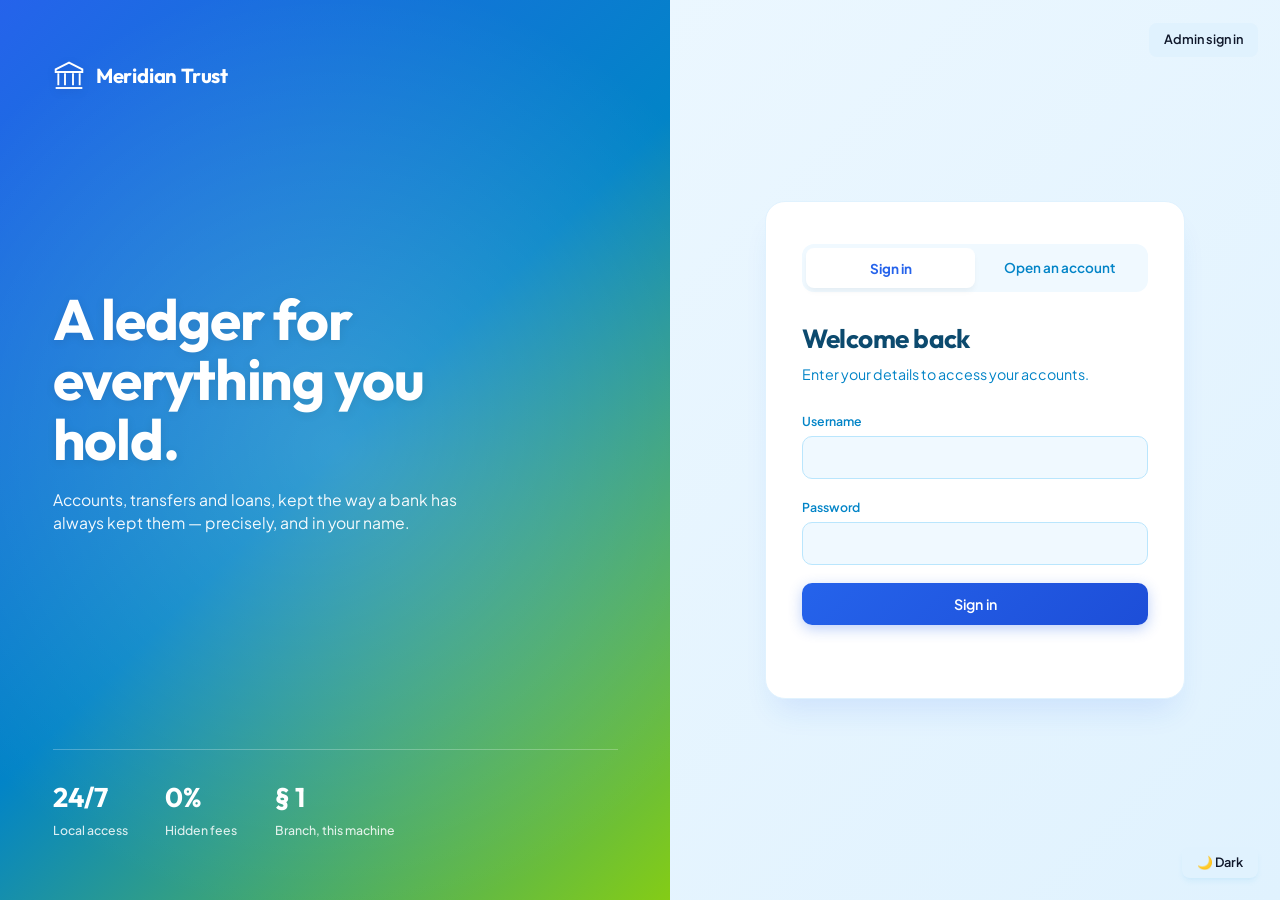
==== frontend/pages/index.html @ 59c563f6 "Add files via upload" ====
<!DOCTYPE html>
<html lang="en">
<head>
<meta charset="UTF-8">
<meta name="viewport" content="width=device-width, initial-scale=1.0">
<title>Meridian Trust &mdash; Sign in</title>
<link rel="stylesheet" href="../styles/style.css">
</head>
<body>

<div class="auth-shell">
  <div class="auth-hero">
    <div class="mark">
      <svg viewBox="0 0 24 24" fill="none" stroke="currentColor" stroke-width="1.4">
        <path d="M12 2 2 7v2h20V7L12 2Z"/>
        <path d="M4 10v9M9 10v9M15 10v9M20 10v9"/>
        <path d="M2 21h20"/>
      </svg>
      <span>Meridian Trust</span>
    </div>

    <div>
      <h1>A ledger for<br>everything you hold.</h1>
      <p>Accounts, transfers and loans, kept the way a bank has always kept them &mdash; precisely, and in your name.</p>
    </div>

    <div class="hero-ledger">
      <div><span>24/7</span><small>Local access</small></div>
      <div><span>0%</span><small>Hidden fees</small></div>
      <div><span>&sect; 1</span><small>Branch, this machine</small></div>
    </div>
  </div>

  <div class="auth-panel">
    <a class="btn btn-ghost btn-small admin-entry" href="admin-login.html">Admin sign in</a>
    <div class="ledger-card">
      <div class="tabs">
        <button type="button" id="tab-login" class="active">Sign in</button>
        <a class="tab" href="account-opening.html">Open an account</a>
      </div>

      <div id="pane-login">
        <h2>Welcome back</h2>
        <p class="subtitle">Enter your details to access your accounts.</p>
        <form id="form-login">
          <div class="field">
            <label for="login-username">Username</label>
            <input id="login-username" type="text" autocomplete="username" required>
          </div>
          <div class="field">
            <label for="login-password">Password</label>
            <input id="login-password" type="password" autocomplete="current-password" required>
          </div>
          <button class="btn btn-brass" type="submit">Sign in</button>
          <div class="form-note" id="login-note"></div>
        </form>
      </div>

    </div>
  </div>
</div>
<button class="btn btn-ghost btn-small theme-control" id="theme-toggle-btn">🌙 Dark</button>

<script src="../scripts/api.js"></script>
<script src="../scripts/auth.js"></script>
</body>
</html>
---- frontend/styles/style.css ----
@import url('https://fonts.googleapis.com/css2?family=Outfit:wght@500;600;700&family=Plus+Jakarta+Sans:wght@400;500;600;700&family=JetBrains+Mono:wght@500;600&display=swap');

:root {
  --bg: #F0F9FF;
  --panel: #FFFFFF;
  --panel-line: #E0F2FE;
  --parchment: #FFFFFF;
  --parchment-line: #E0F2FE;
  --ink: #0F172A;
  --ink-soft: #0284C7;
  --cream: #0C4A6E;
  --muted: #0284C7;
  --brass: #2563EB;
  --brass-deep: #1D4ED8;
  --positive: #16A34A;
  --negative: #EF4444;
  --radius: 16px;
  --accent-lime: #84CC16;
  --shadow-sm: 0 4px 6px -1px rgba(14, 165, 233, 0.08), 0 2px 4px -2px rgba(14, 165, 233, 0.05);
  --shadow-lg: 0 20px 25px -5px rgba(37, 99, 235, 0.12), 0 8px 10px -6px rgba(37, 99, 235, 0.08);
}

/* ---------- Dark Mode Overrides ---------- */
body.dark {
  --bg: #0F172A;
  --panel: #1E293B;
  --panel-line: #334155;
  --parchment: #1E293B;
  --parchment-line: #334155;
  --ink: #F8FAFC;
  --ink-soft: #38BDF8;
  --cream: #F8FAFC;
  --muted: #38BDF8;
  --brass: #38BDF8;
  --brass-deep: #0284C7;
}

body.dark .sidebar {
  background: #1E293B;
}

body.dark .nav-item:hover {
  background: #334155;
  color: #F8FAFC;
}

body.dark .nav-item.active {
  background: rgba(56, 189, 248, 0.15);
  color: #38BDF8;
}

body.dark .field input,
body.dark .field select,
body.dark .field textarea {
  background: #0F172A;
  border-color: #334155;
  color: #F8FAFC;
}

body.dark .field textarea:focus {
  background: #0F172A;
  border-color: #38BDF8;
  color: #F8FAFC;
}

body.dark .btn-ghost {
  background: #334155;
  color: #F8FAFC;
}

body.dark .tabs {
  background: #0F172A;
}

body.dark .tabs button.active {
  background: #1E293B;
  color: #38BDF8;
}

body.dark .loan-card {
  background: #0F172A;
}

/* Dark Mode Overrides for index.html (Login / Auth Screen) */
body.dark .auth-shell {
  background: #0F172A;
}

body.dark .ledger-card {
  background: #1E293B;
  border-color: #334155;
  color: #F8FAFC;
  box-shadow: 0 20px 30px -10px rgba(0, 0, 0, 0.5);
}

body.dark .ledger-card h2 {
  color: #F8FAFC;
}

body.dark .ledger-card .subtitle {
  color: #38BDF8;
}

body.dark .ledger-card .tabs {
  background: #0F172A;
}

body.dark .ledger-card .tabs button {
  color: #38BDF8;
}

body.dark .ledger-card .tabs button.active {
  background: #1E293B;
  color: #38BDF8;
}

body.dark .ledger-card .field label {
  color: #38BDF8;
}

body.dark .ledger-card .field input {
  background: #0F172A;
  border-color: #334155;
  color: #F8FAFC;
}

body.dark .ledger-card .field input:focus {
  border-color: #38BDF8;
  box-shadow: 0 0 0 4px rgba(56, 189, 248, 0.2);
}

* { box-sizing: border-box; }

html, body {
  margin: 0;
  min-height: 100%;
  background: var(--bg);
  color: var(--ink);
  font-family: "Plus Jakarta Sans", sans-serif;
  font-size: 15px;
  line-height: 1.5;
}

h1, h2, h3, .display {
  font-family: "Outfit", sans-serif;
  font-weight: 700;
  letter-spacing: -0.02em;
  margin: 0;
}

.numeral {
  font-family: "JetBrains Mono", monospace;
  font-variant-numeric: tabular-nums;
  font-weight: 600;
}

a { color: inherit; }

button {
  font-family: inherit;
  cursor: pointer;
  transition: all 0.2s cubic-bezier(0.4, 0, 0.2, 1);
}

::selection { background: #E0F2FE; color: var(--brass-deep); }

/* ---------- Auth screen (index.html) ---------- */
.auth-shell {
  min-height: 100vh;
  display: grid;
  grid-template-columns: 1.1fr 1fr;
  background: linear-gradient(135deg, #F0F9FF 0%, #E0F2FE 100%);
}

.auth-hero {
  /* Oceanic Breeze & Citrus Gradient */
  background: linear-gradient(135deg, #2563EB 0%, #0284C7 50%, #84CC16 100%);
  padding: 4rem 3.5rem;
  display: flex;
  flex-direction: column;
  justify-content: space-between;
  border-right: none;
  color: #FFFFFF;
  position: relative;
  overflow: hidden;
}

.auth-hero::before {
  content: "";
  position: absolute;
  top: -20%;
  left: -20%;
  width: 140%;
  height: 140%;
  background: radial-gradient(circle, rgba(255, 255, 255, 0.2) 0%, transparent 60%);
  pointer-events: none;
}

.mark {
  display: flex;
  align-items: center;
  gap: 0.75rem;
  color: var(--brass);
}

.auth-hero .mark { color: #FFFFFF; }

.mark svg { 
  width: 32px; 
  height: 32px;
  filter: drop-shadow(0 2px 4px rgba(0,0,0,0.1));
}

.mark span {
  font-family: "Outfit", sans-serif;
  font-weight: 700;
  font-size: 1.35rem;
  color: var(--cream);
  letter-spacing: -0.01em;
}

.auth-hero .mark span { color: #FFFFFF; }

.auth-hero h1 {
  font-size: clamp(2.5rem, 4.5vw, 3.8rem);
  color: #FFFFFF;
  max-width: 12ch;
  line-height: 1.05;
  text-shadow: 0 2px 10px rgba(0, 0, 0, 0.1);
}

.auth-hero p {
  color: rgba(255, 255, 255, 0.95);
  font-size: 1.05rem;
  max-width: 38ch;
  margin-top: 1.2rem;
}

.hero-ledger {
  border-top: 1px solid rgba(255, 255, 255, 0.25);
  padding-top: 1.8rem;
  display: flex;
  gap: 2.5rem;
}

.hero-ledger div span {
  display: block;
  font-family: "Outfit", sans-serif;
  font-size: 1.8rem;
  font-weight: 700;
  color: #FFFFFF;
}

.hero-ledger div small {
  color: rgba(255, 255, 255, 0.85);
  font-size: 0.82rem;
  font-weight: 500;
}

.auth-panel {
  display: flex;
  align-items: center;
  justify-content: center;
  padding: 2.5rem;
  position: relative;
}

.admin-entry {
  position: absolute;
  top: 1.5rem;
  right: 1.5rem;
  text-decoration: none;
}

.theme-control {
  position: fixed;
  right: 1.5rem;
  bottom: 1.5rem;
  z-index: 20;
  box-shadow: var(--shadow-sm);
}

.ledger-card {
  background: #FFFFFF;
  color: #0F172A;
  width: 100%;
  max-width: 420px;
  padding: 2.8rem 2.4rem;
  border-radius: 20px;
  box-shadow: 0 20px 30px -10px rgba(37, 99, 235, 0.12);
  border: 1px solid #E0F2FE;
}

.ledger-card h2 {
  font-size: 1.75rem;
  color: #0C4A6E;
}

.ledger-card .subtitle {
  color: #0284C7;
  font-size: 0.95rem;
  margin-top: 0.35rem;
  margin-bottom: 1.8rem;
}

.ledger-card .tabs {
  display: flex;
  background: #F0F9FF;
  padding: 4px;
  border-radius: 12px;
  border-bottom: none;
  margin-bottom: 1.8rem;
}

.ledger-card .tabs button {
  flex: 1;
  background: none;
  border: none;
  padding: 0.65rem 0;
  font-size: 0.9rem;
  font-weight: 600;
  color: #0284C7;
  border-radius: 8px;
}

.ledger-card .tabs button.active {
  color: #2563EB;
  background: #FFFFFF;
  box-shadow: 0 4px 6px -1px rgba(0, 0, 0, 0.05);
  font-weight: 700;
}

.ledger-card .tabs .tab {
  flex: 1;
  display: block;
  padding: 0.65rem 0;
  color: #0284C7;
  font-size: 0.9rem;
  font-weight: 600;
  text-align: center;
  text-decoration: none;
  border-radius: 8px;
}

.ledger-card .field input {
  border: 1.5px solid #BAE6FD;
  background: #F0F9FF;
}

.ledger-card .field input:focus {
  border-color: #2563EB;
  box-shadow: 0 0 0 4px rgba(37, 99, 235, 0.15);
}

.ledger-card .btn-brass {
  background: linear-gradient(135deg, #2563EB 0%, #1D4ED8 100%);
  color: #FFFFFF;
  box-shadow: 0 4px 14px rgba(37, 99, 235, 0.3);
}

.ledger-card .btn-brass:hover {
  background: linear-gradient(135deg, #1D4ED8 0%, #1E40AF 100%);
  box-shadow: 0 6px 18px rgba(37, 99, 235, 0.4);
}

/* ---------- Shared Form Controls & Buttons ---------- */
.field { margin-bottom: 1.25rem; }

.field label {
  display: block;
  font-size: 0.82rem;
  font-weight: 600;
  color: var(--ink-soft);
  margin-bottom: 0.4rem;
}

.field input, .field select, .field textarea {
  width: 100%;
  padding: 0.75rem 0.9rem;
  border: 1.5px solid #E0F2FE;
  background: #F8FAFC;
  border-radius: 10px;
  font-size: 0.95rem;
  color: var(--ink);
  font-family: inherit;
  transition: all 0.2s ease;
}

.field input:focus, .field select:focus, .field textarea:focus {
  outline: none;
  border-color: var(--brass);
  background: #FFFFFF;
  box-shadow: 0 0 0 4px rgba(37, 99, 235, 0.15);
}

.field textarea {
  min-height: 5rem;
  resize: vertical;
}

.btn {
  display: inline-flex;
  align-items: center;
  justify-content: center;
  gap: 0.5rem;
  width: 100%;
  padding: 0.8rem 1.2rem;
  border-radius: 10px;
  border: none;
  background: var(--ink);
  color: #FFFFFF;
  font-size: 0.95rem;
  font-weight: 600;
}

.btn:hover {
  transform: translateY(-1px);
  box-shadow: 0 4px 12px rgba(0,0,0,0.15);
}

.btn:active { transform: translateY(0); }
.btn:disabled { opacity: 0.55; cursor: not-allowed; transform: none; box-shadow: none; }

.btn-brass {
  background: linear-gradient(135deg, var(--brass) 0%, var(--brass-deep) 100%);
  color: #FFFFFF;
  box-shadow: 0 4px 12px rgba(37, 99, 235, 0.25);
}

.btn-brass:hover {
  background: linear-gradient(135deg, #1D4ED8 0%, #1E40AF 100%);
  box-shadow: 0 6px 16px rgba(37, 99, 235, 0.35);
}

.btn-ghost {
  background: #E0F2FE;
  border: none;
  color: var(--ink);
  font-weight: 600;
}

.btn-ghost:hover {
  background: #BAE6FD;
}

.btn-small { width: auto; padding: 0.5rem 1rem; font-size: 0.85rem; border-radius: 8px; }

.form-note {
  margin-top: 1rem;
  font-size: 0.85rem;
  font-weight: 500;
  color: var(--ink-soft);
  min-height: 1.2em;
}

.form-note.error { color: var(--negative); }
.form-note.success { color: var(--positive); }

/* ---------- Dashboard Shell ---------- */
.app-shell {
  min-height: 100vh;
  display: grid;
  grid-template-columns: 250px 1fr;
  width: 100%;
}

.sidebar {
  background: #FFFFFF;
  border-right: 1px solid var(--panel-line);
  padding: 2rem 1.4rem;
  display: flex;
  flex-direction: column;
}

.sidebar .mark { margin-bottom: 2.5rem; padding: 0 0.4rem; }

.nav-group { margin-bottom: 1.8rem; }

.nav-group .nav-label {
  font-size: 0.72rem;
  font-weight: 700;
  color: #0284C7;
  padding: 0 0.6rem;
  margin-bottom: 0.6rem;
  text-transform: uppercase;
  letter-spacing: 0.08em;
}

.nav-item {
  display: flex;
  align-items: center;
  gap: 0.7rem;
  width: 100%;
  padding: 0.65rem 0.8rem;
  border-radius: 10px;
  background: none;
  border: none;
  color: var(--ink-soft);
  font-weight: 600;
  font-size: 0.92rem;
  text-align: left;
}

.nav-item:hover { color: var(--brass-deep); background: #F0F9FF; }

.nav-item.active {
  color: var(--brass-deep);
  background: #E0F2FE;
  font-weight: 700;
}

.sidebar-foot {
  margin-top: auto;
  border-top: 1px solid var(--panel-line);
  padding-top: 1.2rem;
}

.sidebar-foot .who {
  font-size: 0.88rem;
  color: var(--ink);
  margin-bottom: 0.8rem;
}

.sidebar-foot .who strong {
  color: var(--brass-deep);
}

.main {
  padding: 2.5rem 3.5rem;
  width: 100%;
  max-width: 1000px;
  box-sizing: border-box;
}

.main-head {
  display: flex;
  align-items: baseline;
  justify-content: space-between;
  margin-bottom: 2rem;
}

.main-head h1 { font-size: 2rem; color: var(--cream); }
.main-head p { color: var(--muted); margin-top: 0.2rem; font-size: 0.95rem; }

.account-create-controls {
  display: flex;
  align-items: center;
  gap: 0.6rem;
}

.account-create-controls select {
  width: auto;
  min-width: 7.5rem;
  padding: 0.5rem 0.7rem;
  border: 1.5px solid var(--panel-line);
  border-radius: 8px;
  background: var(--panel);
  color: var(--ink);
  font: inherit;
}

.sr-only {
  position: absolute;
  width: 1px;
  height: 1px;
  padding: 0;
  margin: -1px;
  overflow: hidden;
  clip: rect(0, 0, 0, 0);
  white-space: nowrap;
  border: 0;
}

.panel {
  background: var(--panel);
  border: 1px solid var(--panel-line);
  border-radius: var(--radius);
  padding: 1.8rem 2rem;
  margin-bottom: 1.6rem;
  box-shadow: var(--shadow-sm);
  width: 100%;
}

.panel h3 { font-size: 1.15rem; color: var(--cream); margin-bottom: 1.2rem; }

.account-row {
  display: grid;
  grid-template-columns: 1fr auto auto;
  align-items: center;
  gap: 1.2rem;
  padding: 1.1rem 0;
  border-bottom: 1px solid var(--panel-line);
  width: 100%;
}
.account-row:last-child { border-bottom: none; }

.account-row .type { color: var(--muted); font-size: 0.85rem; font-weight: 500; }
.account-row .id { color: var(--cream); font-size: 1rem; font-weight: 600; }
.account-row .balance {
  font-family: "JetBrains Mono", monospace;
  font-size: 1.25rem;
  color: var(--brass-deep);
}

.grid-2 {
  display: grid;
  grid-template-columns: 1fr 1fr;
  gap: 1.6rem;
  width: 100%;
}

.ledger-table {
  width: 100%;
  border-collapse: collapse;
  font-size: 0.92rem;
}

.ledger-table th {
  text-align: left;
  font-weight: 600;
  color: var(--muted);
  font-size: 0.78rem;
  text-transform: uppercase;
  letter-spacing: 0.05em;
  padding-bottom: 0.8rem;
  border-bottom: 2px solid var(--panel-line);
}

.ledger-table td {
  padding: 0.85rem 0;
  border-bottom: 1px solid var(--panel-line);
  color: var(--ink);
  font-weight: 500;
}

.ledger-table td.amount { font-family: "JetBrains Mono", monospace; font-weight: 600; }
.amount.pos { color: var(--positive); }
.amount.neg { color: var(--negative); }

.pill {
  display: inline-block;
  padding: 0.25rem 0.75rem;
  border-radius: 999px;
  font-size: 0.75rem;
  font-weight: 700;
  letter-spacing: 0.02em;
  border: none;
}
.pill.pending { background: #FEF3C7; color: #D97706; }
.pill.approved { background: #DCFCE7; color: #15803D; }
.pill.closed { background: #F1F5F9; color: #64748B; }
.pill.rejected { background: #FEE2E2; color: #DC2626; }

.hidden { display: none !important; }

.empty-state {
  color: var(--muted);
  font-size: 0.92rem;
  padding: 1.2rem 0;
  text-align: center;
}

.two-col-form {
  display: grid;
  grid-template-columns: 1fr 1fr;
  gap: 0 1.2rem;
}

.loan-card {
  border: 1px solid var(--panel-line);
  border-radius: 12px;
  padding: 1.3rem 1.5rem;
  margin-bottom: 1rem;
  background: #F0F9FF;
  width: 100%;
}

.loan-card .loan-head {
  display: flex;
  justify-content: space-between;
  align-items: center;
  margin-bottom: 0.8rem;
}

.loan-card .loan-head strong {
  font-size: 0.95rem;
  color: var(--cream);
}

.loan-card .loan-figures {
  display: flex;
  gap: 2rem;
  font-size: 0.82rem;
  color: var(--muted);
  margin-bottom: 1rem;
}

.loan-card .loan-figures strong {
  display: block;
  color: var(--ink);
  font-family: "JetBrains Mono", monospace;
  font-size: 1.05rem;
  margin-top: 0.2rem;
}

.loan-actions { display: flex; gap: 0.6rem; }

/* ---------- Admin control room ---------- */
.admin-main { max-width: 1280px; }

.admin-metrics {
  display: grid;
  grid-template-columns: repeat(5, minmax(0, 1fr));
  gap: 1rem;
  margin-bottom: 1.6rem;
}

.metric-card {
  background: var(--panel);
  border: 1px solid var(--panel-line);
  border-radius: var(--radius);
  padding: 1.25rem 1.4rem;
  box-shadow: var(--shadow-sm);
}

.metric-card span {
  display: block;
  color: var(--muted);
  font-size: 0.78rem;
  font-weight: 600;
  text-transform: uppercase;
  letter-spacing: 0.05em;
}

.metric-card strong {
  display: block;
  color: var(--cream);
  font-family: "JetBrains Mono", monospace;
  font-size: 1.35rem;
  margin-top: 0.5rem;
}

.admin-grid {
  display: grid;
  grid-template-columns: 1fr 1fr;
  gap: 1.6rem;
}

.admin-table-panel { min-width: 0; }

.section-head {
  display: flex;
  align-items: baseline;
  justify-content: space-between;
  gap: 1rem;
}

.section-count {
  color: var(--muted);
  font-size: 0.8rem;
  white-space: nowrap;
}

.table-scroll { overflow-x: auto; }
.table-scroll .ledger-table { min-width: 480px; }
.table-scroll .ledger-table td { white-space: nowrap; padding-right: 1.2rem; }

@media (max-width: 1100px) {
  .admin-metrics { grid-template-columns: repeat(3, minmax(0, 1fr)); }
}

@media (max-width: 860px) {
  .auth-shell { grid-template-columns: 1fr; }
  .auth-hero { display: none; }
  .app-shell { grid-template-columns: 1fr; }
  .sidebar { display: none; }
  .grid-2, .two-col-form, .admin-grid { grid-template-columns: 1fr; }
  .admin-metrics { grid-template-columns: repeat(2, minmax(0, 1fr)); }
  .main { padding: 1.8rem; }
}

@media (max-width: 480px) {
  .admin-metrics { grid-template-columns: 1fr; }
}
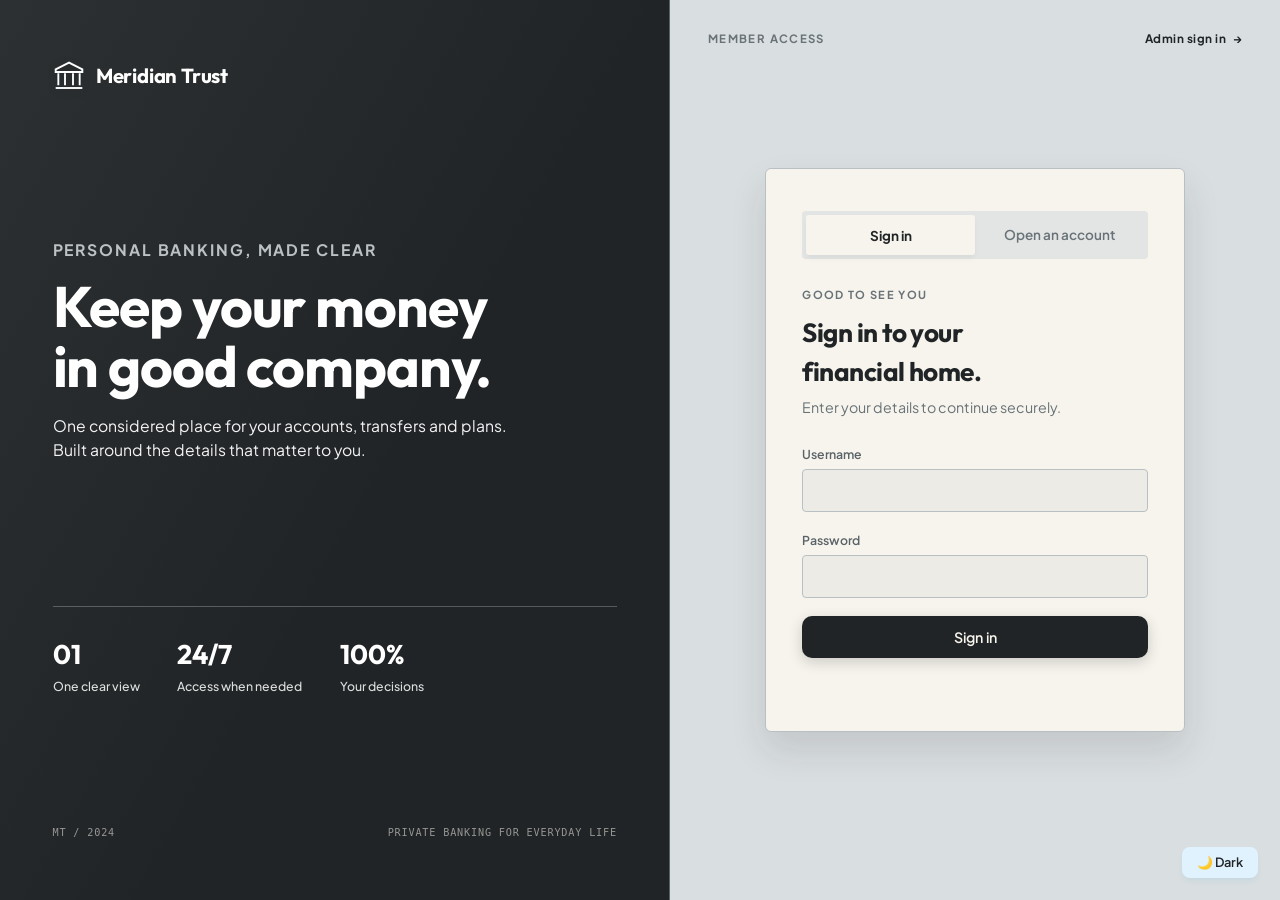
==== commit 46803b6a: "Add files via upload" ====
--- a/frontend/pages/index.html
+++ b/frontend/pages/index.html
@@ -3,12 +3,12 @@
 <head>
 <meta charset="UTF-8">
 <meta name="viewport" content="width=device-width, initial-scale=1.0">
-<title>Meridian Trust &mdash; Sign in</title>
+<title>Meridian Trust &mdash; Your financial home</title>
 <link rel="stylesheet" href="../styles/style.css">
 </head>
 <body>
 
-<div class="auth-shell">
+<div class="auth-shell home-shell">
   <div class="auth-hero">
     <div class="mark">
       <svg viewBox="0 0 24 24" fill="none" stroke="currentColor" stroke-width="1.4">
@@ -19,20 +19,25 @@
       <span>Meridian Trust</span>
     </div>
 
-    <div>
-      <h1>A ledger for<br>everything you hold.</h1>
-      <p>Accounts, transfers and loans, kept the way a bank has always kept them &mdash; precisely, and in your name.</p>
+    <div class="hero-copy">
+      <p class="eyebrow">Personal banking, made clear</p>
+      <h1>Keep your money<br>in good company.</h1>
+      <p>One considered place for your accounts, transfers and plans. Built around the details that matter to you.</p>
     </div>
 
     <div class="hero-ledger">
-      <div><span>24/7</span><small>Local access</small></div>
-      <div><span>0%</span><small>Hidden fees</small></div>
-      <div><span>&sect; 1</span><small>Branch, this machine</small></div>
+      <div><span>01</span><small>One clear view</small></div>
+      <div><span>24/7</span><small>Access when needed</small></div>
+      <div><span>100%</span><small>Your decisions</small></div>
     </div>
+    <div class="hero-note"><span>MT / 2024</span><span>Private banking for everyday life</span></div>
   </div>
 
   <div class="auth-panel">
-    <a class="btn btn-ghost btn-small admin-entry" href="admin-login.html">Admin sign in</a>
+    <div class="auth-panel-head">
+      <span>Member access</span>
+      <a href="admin-login.html">Admin sign in <span aria-hidden="true">&rarr;</span></a>
+    </div>
     <div class="ledger-card">
       <div class="tabs">
         <button type="button" id="tab-login" class="active">Sign in</button>
@@ -40,8 +45,9 @@
       </div>
 
       <div id="pane-login">
-        <h2>Welcome back</h2>
-        <p class="subtitle">Enter your details to access your accounts.</p>
+        <p class="card-kicker">Good to see you</p>
+        <h2>Sign in to your<br>financial home.</h2>
+        <p class="subtitle">Enter your details to continue securely.</p>
         <form id="form-login">
           <div class="field">
             <label for="login-username">Username</label>
--- a/frontend/styles/style.css
+++ b/frontend/styles/style.css
@@ -1,20 +1,20 @@
 @import url('https://fonts.googleapis.com/css2?family=Outfit:wght@500;600;700&family=Plus+Jakarta+Sans:wght@400;500;600;700&family=JetBrains+Mono:wght@500;600&display=swap');
 
 :root {
-  --bg: #F0F9FF;
-  --panel: #FFFFFF;
-  --panel-line: #E0F2FE;
-  --parchment: #FFFFFF;
-  --parchment-line: #E0F2FE;
-  --ink: #0F172A;
-  --ink-soft: #0284C7;
-  --cream: #0C4A6E;
-  --muted: #0284C7;
-  --brass: #2563EB;
-  --brass-deep: #1D4ED8;
+  --bg: #D9DEE0;
+  --panel: #F7F4ED;
+  --panel-line: #B9C0C3;
+  --parchment: #F7F4ED;
+  --parchment-line: #B9C0C3;
+  --ink: #202426;
+  --ink-soft: #596267;
+  --cream: #202426;
+  --muted: #687277;
+  --brass: #202426;
+  --brass-deep: #101314;
   --positive: #16A34A;
   --negative: #EF4444;
-  --radius: 16px;
+  --radius: 6px;
   --accent-lime: #84CC16;
   --shadow-sm: 0 4px 6px -1px rgba(14, 165, 233, 0.08), 0 2px 4px -2px rgba(14, 165, 233, 0.05);
   --shadow-lg: 0 20px 25px -5px rgba(37, 99, 235, 0.12), 0 8px 10px -6px rgba(37, 99, 235, 0.08);
@@ -22,17 +22,17 @@
 
 /* ---------- Dark Mode Overrides ---------- */
 body.dark {
-  --bg: #0F172A;
-  --panel: #1E293B;
-  --panel-line: #334155;
-  --parchment: #1E293B;
-  --parchment-line: #334155;
-  --ink: #F8FAFC;
-  --ink-soft: #38BDF8;
-  --cream: #F8FAFC;
-  --muted: #38BDF8;
-  --brass: #38BDF8;
-  --brass-deep: #0284C7;
+  --bg: #202426;
+  --panel: #303638;
+  --panel-line: #596267;
+  --parchment: #303638;
+  --parchment-line: #596267;
+  --ink: #F7F4ED;
+  --ink-soft: #C3C9CA;
+  --cream: #F7F4ED;
+  --muted: #AAB3B5;
+  --brass: #F7F4ED;
+  --brass-deep: #D9DEE0;
 }
 
 body.dark .sidebar {
@@ -68,6 +68,16 @@
   color: #F8FAFC;
 }
 
+body.dark .btn-brass {
+  background: #596267;
+  color: #F7F4ED;
+}
+
+body.dark .btn-brass:hover {
+  background: #687277;
+  color: #F7F4ED;
+}
+
 body.dark .tabs {
   background: #0F172A;
 }
@@ -169,17 +179,16 @@
   min-height: 100vh;
   display: grid;
   grid-template-columns: 1.1fr 1fr;
-  background: linear-gradient(135deg, #F0F9FF 0%, #E0F2FE 100%);
+  background: var(--bg);
 }
 
 .auth-hero {
-  /* Oceanic Breeze & Citrus Gradient */
-  background: linear-gradient(135deg, #2563EB 0%, #0284C7 50%, #84CC16 100%);
+  background: var(--ink);
   padding: 4rem 3.5rem;
   display: flex;
   flex-direction: column;
   justify-content: space-between;
-  border-right: none;
+  border-right: 1px solid #596267;
   color: #FFFFFF;
   position: relative;
   overflow: hidden;
@@ -192,7 +201,7 @@
   left: -20%;
   width: 140%;
   height: 140%;
-  background: radial-gradient(circle, rgba(255, 255, 255, 0.2) 0%, transparent 60%);
+  background: linear-gradient(120deg, rgba(247, 244, 237, 0.08), transparent 55%);
   pointer-events: none;
 }
 
@@ -200,7 +209,7 @@
   display: flex;
   align-items: center;
   gap: 0.75rem;
-  color: var(--brass);
+  color: var(--cream);
 }
 
 .auth-hero .mark { color: #FFFFFF; }
@@ -226,7 +235,7 @@
   color: #FFFFFF;
   max-width: 12ch;
   line-height: 1.05;
-  text-shadow: 0 2px 10px rgba(0, 0, 0, 0.1);
+  text-shadow: none;
 }
 
 .auth-hero p {
@@ -263,12 +272,59 @@
   justify-content: center;
   padding: 2.5rem;
   position: relative;
-}
+  background: var(--bg);
+}
+
+.auth-panel-head {
+  position: absolute;
+  top: 2rem;
+  left: 2.5rem;
+  right: 2.5rem;
+  display: flex;
+  justify-content: space-between;
+  align-items: center;
+  color: var(--muted);
+  font-size: 0.76rem;
+  font-weight: 700;
+  letter-spacing: 0.12em;
+  text-transform: uppercase;
+}
+
+.auth-panel-head a {
+  color: var(--ink);
+  font-size: 0.78rem;
+  letter-spacing: 0.04em;
+  text-decoration: none;
+  text-transform: none;
+}
+
+.auth-panel-head a span { margin-left: 0.3rem; }
+
+.hero-note {
+  display: flex;
+  justify-content: space-between;
+  gap: 1rem;
+  color: rgba(247, 244, 237, 0.55);
+  font-family: "JetBrains Mono", monospace;
+  font-size: 0.68rem;
+  letter-spacing: 0.08em;
+  text-transform: uppercase;
+}
+
+.eyebrow, .card-kicker {
+  color: var(--muted);
+  font-size: 0.74rem;
+  font-weight: 700;
+  letter-spacing: 0.12em;
+  margin: 0 0 1rem;
+  text-transform: uppercase;
+}
+
+.auth-hero .eyebrow { color: #B9C0C3; }
+
+.card-kicker { color: var(--muted); margin-bottom: 0.65rem; }
 
 .admin-entry {
-  position: absolute;
-  top: 1.5rem;
-  right: 1.5rem;
   text-decoration: none;
 }
 
@@ -281,23 +337,23 @@
 }
 
 .ledger-card {
-  background: #FFFFFF;
-  color: #0F172A;
+  background: var(--panel);
+  color: var(--ink);
   width: 100%;
   max-width: 420px;
   padding: 2.8rem 2.4rem;
-  border-radius: 20px;
-  box-shadow: 0 20px 30px -10px rgba(37, 99, 235, 0.12);
-  border: 1px solid #E0F2FE;
+  border-radius: 6px;
+  box-shadow: 0 18px 36px rgba(32, 36, 38, 0.12);
+  border: 1px solid var(--panel-line);
 }
 
 .ledger-card h2 {
   font-size: 1.75rem;
-  color: #0C4A6E;
+  color: var(--ink);
 }
 
 .ledger-card .subtitle {
-  color: #0284C7;
+  color: var(--muted);
   font-size: 0.95rem;
   margin-top: 0.35rem;
   margin-bottom: 1.8rem;
@@ -305,9 +361,9 @@
 
 .ledger-card .tabs {
   display: flex;
-  background: #F0F9FF;
+  background: #E2E5E3;
   padding: 4px;
-  border-radius: 12px;
+  border-radius: 4px;
   border-bottom: none;
   margin-bottom: 1.8rem;
 }
@@ -319,13 +375,13 @@
   padding: 0.65rem 0;
   font-size: 0.9rem;
   font-weight: 600;
-  color: #0284C7;
-  border-radius: 8px;
+  color: var(--muted);
+  border-radius: 3px;
 }
 
 .ledger-card .tabs button.active {
-  color: #2563EB;
-  background: #FFFFFF;
+  color: var(--ink);
+  background: var(--panel);
   box-shadow: 0 4px 6px -1px rgba(0, 0, 0, 0.05);
   font-weight: 700;
 }
@@ -334,33 +390,109 @@
   flex: 1;
   display: block;
   padding: 0.65rem 0;
-  color: #0284C7;
+  color: var(--muted);
   font-size: 0.9rem;
   font-weight: 600;
   text-align: center;
   text-decoration: none;
-  border-radius: 8px;
+  border-radius: 3px;
 }
 
 .ledger-card .field input {
-  border: 1.5px solid #BAE6FD;
-  background: #F0F9FF;
+  border: 1.5px solid var(--panel-line);
+  background: #ECEBE6;
+  border-radius: 4px;
 }
 
 .ledger-card .field input:focus {
-  border-color: #2563EB;
-  box-shadow: 0 0 0 4px rgba(37, 99, 235, 0.15);
+  border-color: var(--ink);
+  box-shadow: 0 0 0 4px rgba(32, 36, 38, 0.12);
 }
 
 .ledger-card .btn-brass {
-  background: linear-gradient(135deg, #2563EB 0%, #1D4ED8 100%);
-  color: #FFFFFF;
-  box-shadow: 0 4px 14px rgba(37, 99, 235, 0.3);
+  background: var(--ink);
+  color: var(--parchment);
+  box-shadow: 0 4px 14px rgba(32, 36, 38, 0.2);
 }
 
 .ledger-card .btn-brass:hover {
-  background: linear-gradient(135deg, #1D4ED8 0%, #1E40AF 100%);
-  box-shadow: 0 6px 18px rgba(37, 99, 235, 0.4);
+  background: #101314;
+  box-shadow: 0 6px 18px rgba(32, 36, 38, 0.28);
+}
+
+/* Keep the index page's charcoal surfaces consistent across themes. */
+body.dark .home-shell,
+body.dark .home-shell .auth-panel {
+  background: #202426;
+}
+
+body.dark .home-shell .auth-hero {
+  background: #202426;
+  color: #F7F4ED;
+}
+
+body.dark .home-shell .auth-hero .mark,
+body.dark .home-shell .auth-hero .mark span,
+body.dark .home-shell .auth-hero h1,
+body.dark .home-shell .auth-hero p,
+body.dark .home-shell .auth-hero .hero-ledger div span {
+  color: #F7F4ED;
+}
+
+body.dark .home-shell .auth-hero .eyebrow,
+body.dark .home-shell .auth-hero .hero-ledger div small {
+  color: #B9C0C3;
+}
+
+body.dark .home-shell .auth-panel-head a,
+body.dark .home-shell .ledger-card h2,
+body.dark .home-shell .ledger-card .tabs button.active {
+  color: #F7F4ED;
+}
+
+body.dark .home-shell .ledger-card .tabs {
+  background: #202426;
+}
+
+body.dark .home-shell .ledger-card .tabs button,
+body.dark .home-shell .ledger-card .tabs .tab {
+  color: #C3C9CA;
+}
+
+body.dark .home-shell .ledger-card .tabs button.active {
+  background: #303638;
+  color: #F7F4ED;
+}
+
+body.dark .home-shell .ledger-card .btn-brass,
+body.dark .home-shell .ledger-card .btn-brass:hover {
+  background: #596267;
+  color: #F7F4ED;
+  box-shadow: 0 4px 14px rgba(32, 36, 38, 0.28);
+}
+
+body.dark .home-shell .ledger-card {
+  background: #303638;
+  border-color: #596267;
+  color: #F7F4ED;
+  box-shadow: 0 18px 36px rgba(0, 0, 0, 0.25);
+}
+
+body.dark .home-shell .ledger-card .subtitle,
+body.dark .home-shell .ledger-card .card-kicker,
+body.dark .home-shell .ledger-card .field label {
+  color: #C3C9CA;
+}
+
+body.dark .home-shell .ledger-card .field input {
+  background: #202426;
+  border-color: #596267;
+  color: #F7F4ED;
+}
+
+body.dark .home-shell .ledger-card .field input:focus {
+  border-color: #F7F4ED;
+  box-shadow: 0 0 0 4px rgba(247, 244, 237, 0.15);
 }
 
 /* ---------- Shared Form Controls & Buttons ---------- */
